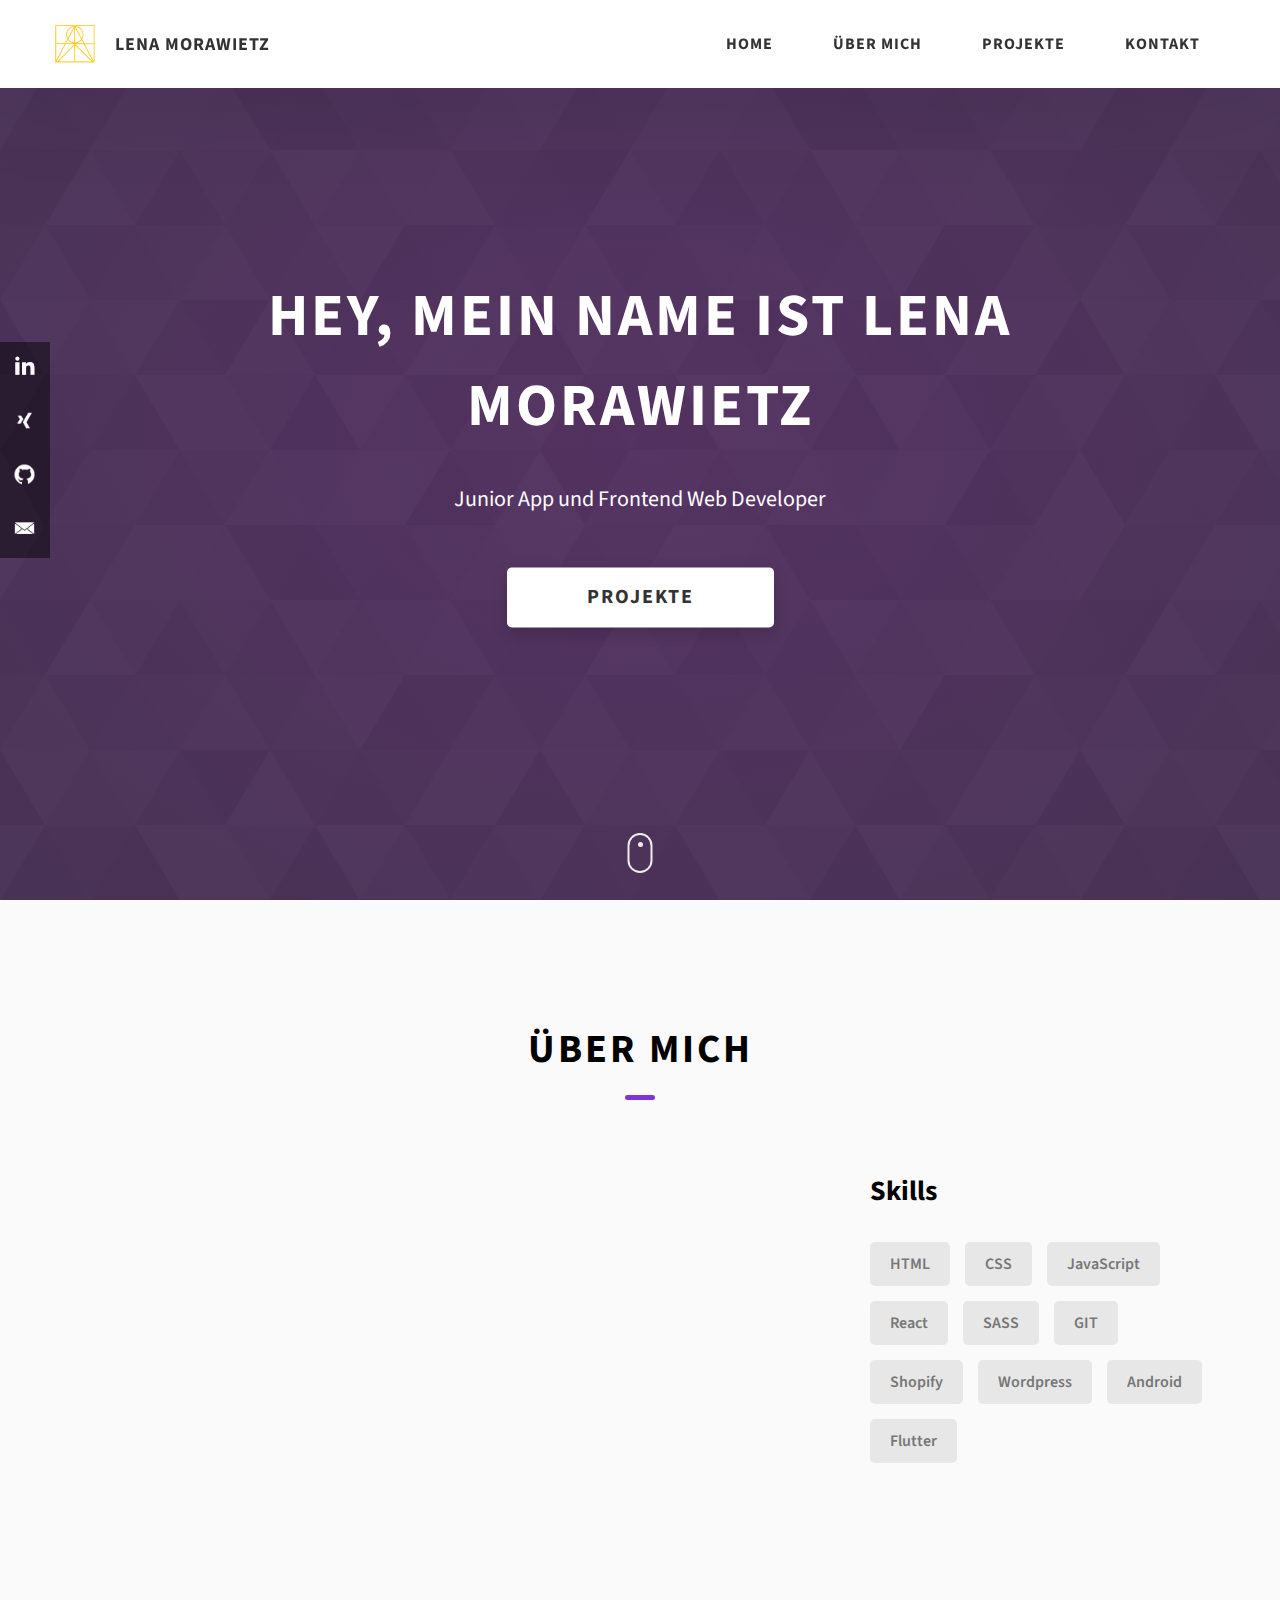
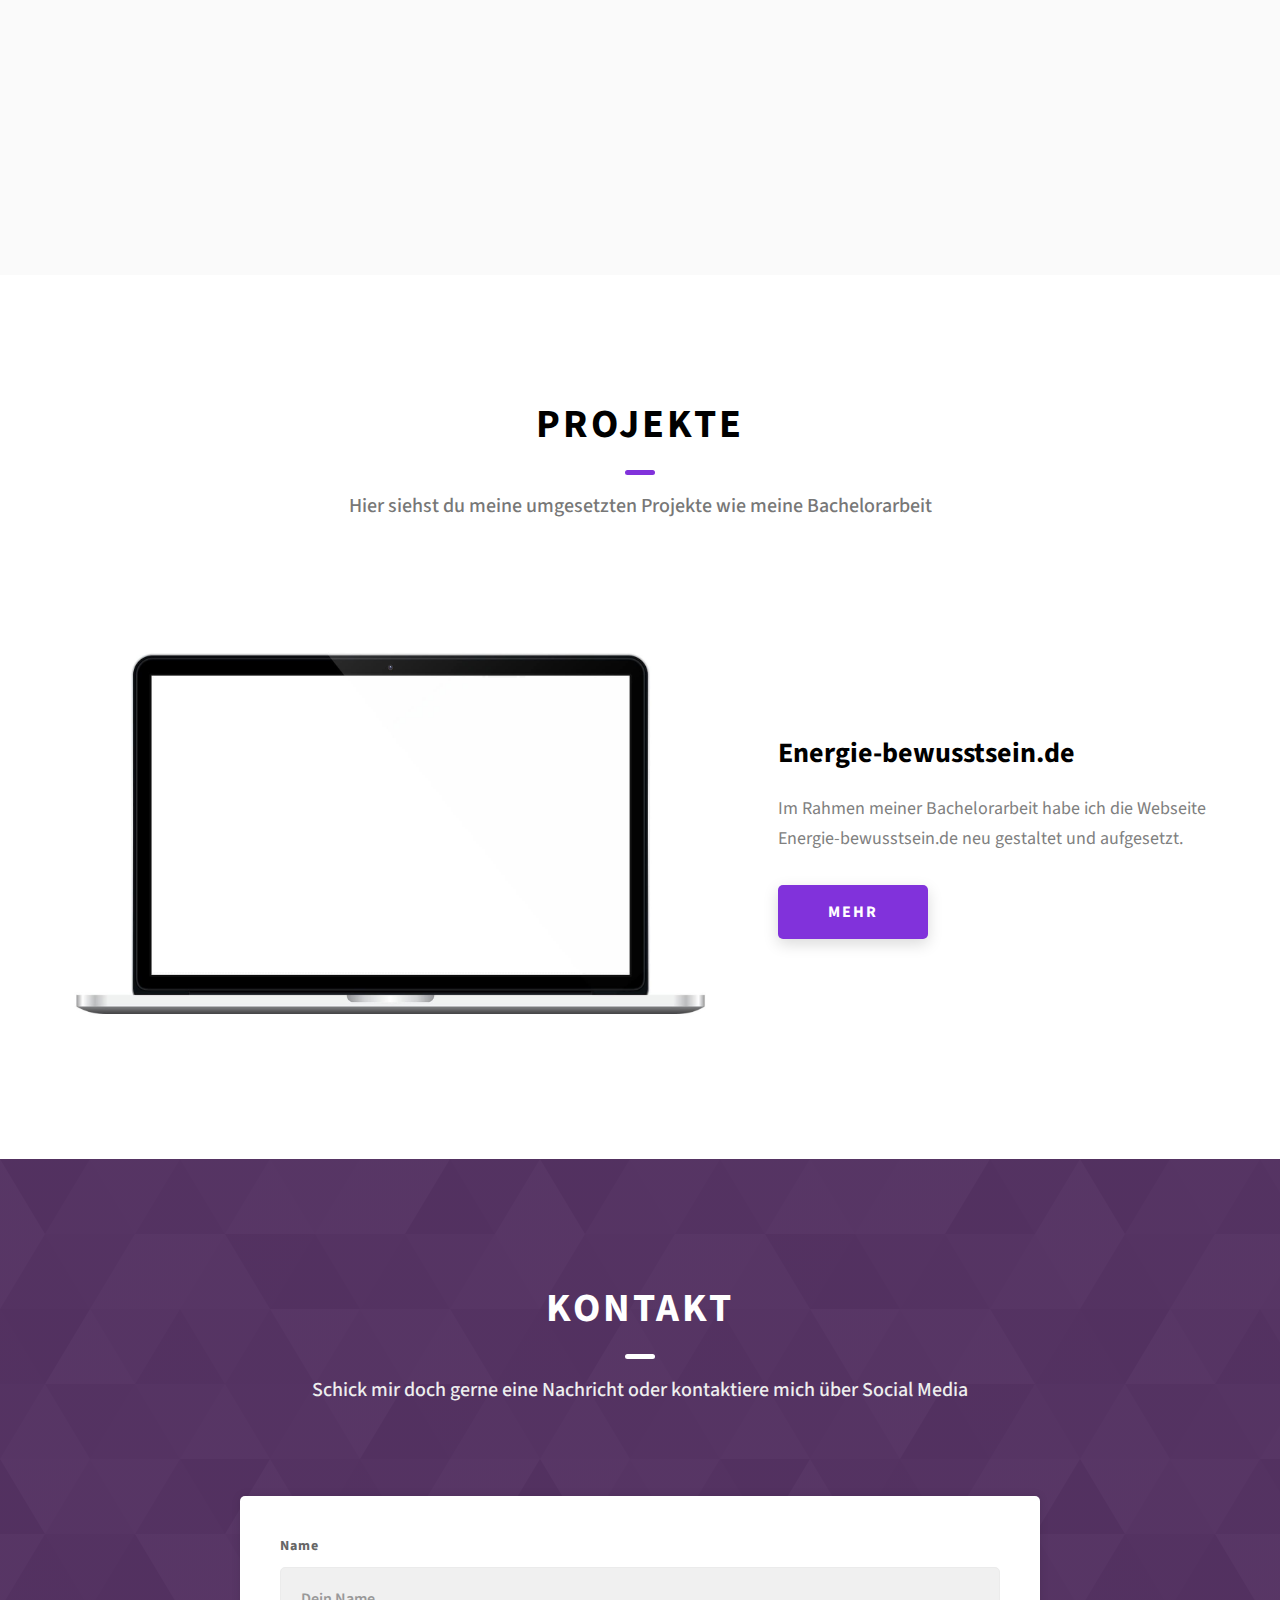
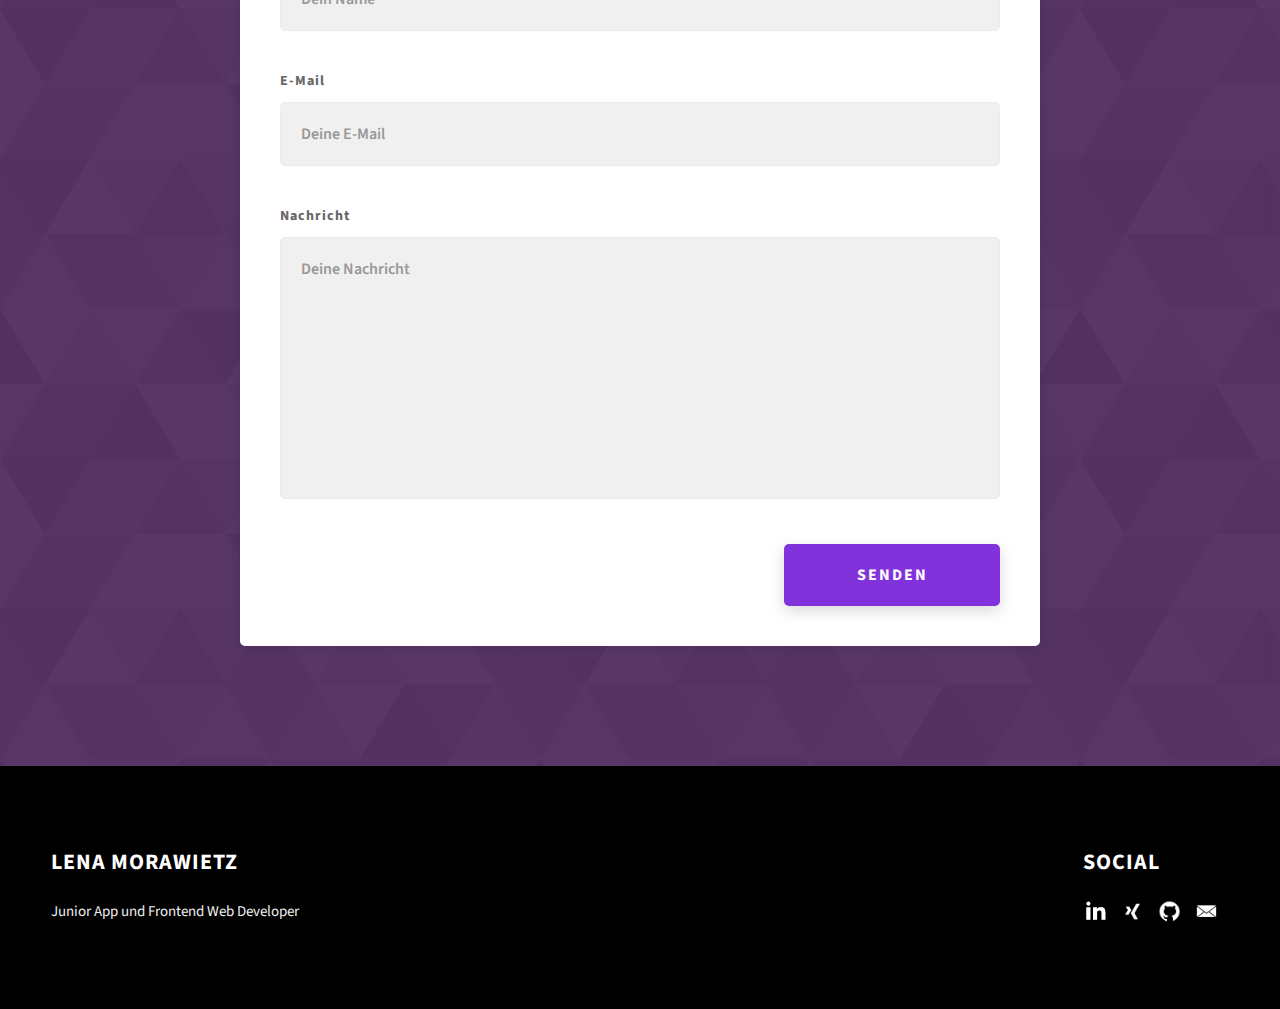
==== index.html @ 0937eb37 "Updated content" ====
<!DOCTYPE html>
<html lang="en">
  <head>
    <meta charset="UTF-8" />
    <meta name="viewport" content="width=device-width, initial-scale=1.0" />
    <meta http-equiv="X-UA-Compatible" content="ie=edge" />
    <title>Lena Morawietz</title>
    <meta name="description" content="Homepage und Portfolio von Lena Morawietz" />

    <link rel="stylesheet" href="css/style.css" />

    <link rel="preconnect" href="https://fonts.googleapis.com" />
    <link rel="preconnect" href="https://fonts.gstatic.com" crossorigin />
    <link
      href="https://fonts.googleapis.com/css2?family=Source+Sans+Pro:wght@400;600;700;900&display=swap"
      rel="stylesheet"
    />
  </head>
  <body>
    <header class="header">
      <div class="header__content">
        <div class="header__logo-container">
          <div class="header__logo-img-cont">
            <img
              src="./assets/png/Lena-Morawietz.png"
              alt="Logo Image"
              class="header__logo-img"
            />
          </div>
          <span class="header__logo-sub">Lena Morawietz</span>
        </div>
        <div class="header__main">
          <ul class="header__links">
            <li class="header__link-wrapper">
              <a href="./index.html" class="header__link"> Home </a>
            </li>
            <li class="header__link-wrapper">
              <a href="./index.html#about" class="header__link">Über mich</a>
            </li>
            <li class="header__link-wrapper">
              <a href="./index.html#projects" class="header__link">
                Projekte
              </a>
            </li>
            <li class="header__link-wrapper">
              <a href="./index.html#contact" class="header__link"> Kontakt </a>
            </li>
          </ul>
          <div class="header__main-ham-menu-cont">
            <img
              src="./assets/svg/ham-menu.svg"
              alt="hamburger menu"
              class="header__main-ham-menu"
            />
            <img
              src="./assets/svg/ham-menu-close.svg"
              alt="hamburger menu close"
              class="header__main-ham-menu-close d-none"
            />
          </div>
        </div>
      </div>
      <div class="header__sm-menu">
        <div class="header__sm-menu-content">
          <ul class="header__sm-menu-links">
            <li class="header__sm-menu-link">
              <a href="./index.html"> Home </a>
            </li>

            <li class="header__sm-menu-link">
              <a href="./index.html#about"> Über mich </a>
            </li>

            <li class="header__sm-menu-link">
              <a href="./index.html#projects"> Projekte </a>
            </li>

            <li class="header__sm-menu-link">
              <a href="./index.html#contact"> Kontakt </a>
            </li>
          </ul>
        </div>
      </div>
    </header>
    <section class="home-hero">
      <div class="home-hero__content">
        <h1 class="heading-primary">Hey, Mein Name ist Lena Morawietz</h1>
        <div class="home-hero__info">
          <p class="text-primary">
           Junior App und Frontend Web Developer
          </p>
        </div>
        <div class="home-hero__cta">
          <a href="./#projects" class="btn btn--bg">Projekte</a>
        </div>
      </div>
      <div class="home-hero__socials">
        <div class="home-hero__social">
          <a target="_blank" rel="noreferrer" class="home-hero__social-icon-link home-hero__social-icon-link--bd-none" href="https://www.linkedin.com/in/lena-morawietz-93a4a3165/">
            <img
              class="main-footer__icon"
              src="./assets/png/linkedin-ico.png"
              alt="icon"
            />
          </a>
        </div>
        <div class="home-hero__social">
          <a target="_blank" rel="noreferrer" class="home-hero__social-icon-link home-hero__social-icon-link--bd-none" href="https://www.xing.com/profile/Lena_Morawietz/cv">
            <img
              class="main-footer__icon"
              src="./assets/png/xing.png"
              alt="icon"
            />
          </a>
        </div>
        <div class="home-hero__social">
          <a target="_blank" rel="noreferrer" class="home-hero__social-icon-link home-hero__social-icon-link--bd-none" href="https://github.com/Lenamm12">
            <img
              class="main-footer__icon"
              src="./assets/png/github-ico.png"
              alt="icon"
            />
          </a>
        </div>
        <div class="home-hero__social">
          <a target="_blank" rel="noreferrer" class="home-hero__social-icon-link home-hero__social-icon-link--bd-none" href="mailto:lena@lenamorawietz.de">
            <img
              class="main-footer__icon"
              src="./assets/png/mail.png"
              alt="icon"
            />
          </a>
        </div>
      </div>
      <div class="home-hero__mouse-scroll-cont">
        <div class="mouse"></div>
      </div>
    </section>
    <section id="about" class="about sec-pad">
      <div class="main-container">
        <h2 class="heading heading-sec heading-sec__mb-med">
          <span class="heading-sec__main">Über mich</span>
          <span class="heading-sec__sub">
          </span>
        </h2>
        <div class="about__content">
          <div class="about__content-main">
            <h3 class="about__content-title"></h3>
            <div class="about__content-details">
              <p class="about__content-details-para">
               
              </p>
              <iframe src='https://cdn.knightlab.com/libs/timeline3/latest/embed/index.html?source=1t79XOqvItELQhJMXl1HShnpUofF86FeAeWNNea_VTVY&amp;font=Default&amp;lang=de&amp;initial_zoom=2&amp;start_at_slide=1&amp;height=550'
              width='100%' height='550' webkitallowfullscreen="" mozallowfullscreen="" allowfullscreen="" frameborder='0'></iframe>
            </div>
          
          </div>
          <div class="about__content-skills">
            <h3 class="about__content-title">Skills</h3>
            <div class="skills">
              <div class="skills__skill">HTML</div>
              <div class="skills__skill">CSS</div>
              <div class="skills__skill">JavaScript</div>
              <div class="skills__skill">React</div>
              <div class="skills__skill">SASS</div>
              <div class="skills__skill">GIT</div>
              <div class="skills__skill">Shopify</div>
              <div class="skills__skill">Wordpress</div>
              <div class="skills__skill">Android</div>
              <div class="skills__skill">Flutter</div>
            </div>
          </div>
        </div>
      </div>
    </section>
    <section id="projects" class="Projekte sec-pad">
      <div class="main-container">
        <h2 class="heading heading-sec heading-sec__mb-bg">
          <span class="heading-sec__main">Projekte</span>
          <span class="heading-sec__sub">
          Hier siehst du meine umgesetzten Projekte wie meine Bachelorarbeit
          </span>
        </h2>

        <div class="projects__content">
          <div class="projects__row">
            <div class="projects__row-img-cont">
              <img
                src="./assets/jpeg/project-mockup-example.jpeg"
                alt="Software Screenshot"
                class="projects__row-img"
                loading="lazy"
              />
            </div>
            <div class="projects__row-content">
              <h3 class="projects__row-content-title">Energie-bewusstsein.de</h3>
              <p class="projects__row-content-desc">
                Im Rahmen meiner Bachelorarbeit habe ich die Webseite Energie-bewusstsein.de neu gestaltet und aufgesetzt.
              </p>
              <a
                href="./project-1.html"
                class="btn btn--med btn--theme dynamicBgClr"
              
                >Mehr</a
              >
            </div>
          </div>
        <!--   <div class="projects__row">
            <div class="projects__row-img-cont">
              <img
                src="./assets/jpeg/project-mockup-example.jpeg"
                alt="Software Screenshot"
                class="projects__row-img"
                loading="lazy"
              />
            </div>
            <div class="projects__row-content">
              <h3 class="projects__row-content-title">Projekt 2</h3>
              <p class="projects__row-content-desc">
                Lorem ipsum dolor sit amet consectetur adipisicing elit. Hic
                facilis tempora, explicabo quae quod deserunt eius sapiente
                praesentium.
              </p>
              <a
                href="./project-2.html"
                class="btn btn--med btn--theme dynamicBgClr"
                >Mehr</a
              >
            </div>
          </div>
          <div class="projects__row">
            <div class="projects__row-img-cont">
              <img
                src="./assets/jpeg/project-mockup-example.jpeg"
                alt="Software Screenshot"
                class="projects__row-img"
                loading="lazy"
              />
            </div>
            <div class="projects__row-content">
              <h3 class="projects__row-content-title">Projekt 3</h3>
              <p class="projects__row-content-desc">
                Lorem ipsum dolor sit amet consectetur adipisicing elit. Hic
                facilis tempora, explicabo quae quod deserunt eius sapiente
                praesentium.
              </p>
              <a
                href="./project-3.html"
                class="btn btn--med btn--theme dynamicBgClr"
                >Mehr</a
              >
            </div>
          </div> -->
        </div>
      </div>
    </section>
    <section id="contact" class="contact sec-pad dynamicBg">
      <div class="main-container">
        <h2 class="heading heading-sec heading-sec__mb-med">
          <span class="heading-sec__main heading-sec__main--lt">Kontakt</span>
          <span class="heading-sec__sub heading-sec__sub--lt">
            Schick mir doch gerne eine Nachricht oder kontaktiere mich über Social Media
          </span>
        </h2>
        <div class="contact__form-container">
          <form action="#" class="contact__form">
            <div class="contact__form-field">
              <label class="contact__form-label" for="name">Name</label>
              <input
                required
                placeholder="Dein Name"
                type="text"
                class="contact__form-input"
                name="name"
                id="name"
              />
            </div>
            <div class="contact__form-field">
              <label class="contact__form-label" for="email">E-Mail</label>
              <input
                required
                placeholder="Deine E-Mail"
                type="text"
                class="contact__form-input"
                name="email"
                id="email"
              />
            </div>
            <div class="contact__form-field">
              <label class="contact__form-label" for="message">Nachricht</label>
              <textarea
                required
                cols="30"
                rows="10"
                class="contact__form-input"
                placeholder="Deine Nachricht"
                name="message"
                id="message"
              ></textarea>
            </div>
            <button type="submit" class="btn btn--theme contact__btn">
              Senden
            </button>
          </form>
        </div>
      </div>
    </section>
    <footer class="main-footer">
      <div class="main-container">
        <div class="main-footer__upper">
          <div class="main-footer__row main-footer__row-1">
            <h2 class="heading heading-sm main-footer__heading-sm">
              <span>Social</span>
            </h2>
            <div class="main-footer__social-cont">
              <a target="_blank" rel="noreferrer" href="https://www.linkedin.com/in/lena-morawietz-93a4a3165/">
                <img
                  class="main-footer__icon"
                  src="./assets/png/linkedin-ico.png"
                  alt="icon"
                />
              </a>
                <a target="_blank" rel="noreferrer" href="https://www.xing.com/profile/Lena_Morawietz/cv">
                <img
                  class="main-footer__icon"
                  src="./assets/png/xing.png"
                  alt="icon"
                />
              </a>
              <a target="_blank" rel="noreferrer" href="https://github.com/Lenamm12">
                <img
                  class="main-footer__icon"
                  src="./assets/png/github-ico.png"
                  alt="icon"
                />
              </a>
                <a target="_blank" rel="noreferrer" href="mailto:lena@lenamorawietz.de">
                <img
                  class="main-footer__icon"
                  src="./assets/png/mail.png"
                  alt="icon"
                />
              </a>
            </div>
          </div>
          <div class="main-footer__row main-footer__row-2">
            <h4 class="heading heading-sm text-lt">Lena Morawietz</h4>
            <p class="main-footer__short-desc">
              Junior App und Frontend Web Developer
            </p>
          </div>
        </div>

      </div>
    </footer>

    <script src="./index.js"></script>
  </body>
</html>
---- css/style.css ----
/*
0 - 600px:      Phone
600 - 900px:    Tablet portrait
900 - 1200px:   Tablet landscape
[1200 - 1800] is where our normal styles apply
1800px + :      Big desktop
$breakpoint arguement choices:
- phone
- tab-port
- tab-land
- big-desktop

Inside media queries 1em is always 16px i.e 1em = 16px at every screen size only inside media queries
*/
*,
*::after,
*::before {
  margin: 0;
  padding: 0;
  box-sizing: inherit;
  font-family: inherit; }

html {
  font-size: 62.5%;
  scroll-behavior: smooth; }
  @media only screen and (max-width: 75em) {
    html {
      font-size: 59%; } }
  @media only screen and (max-width: 56.25em) {
    html {
      font-size: 56%; } }
  @media only screen and (min-width: 112.5em) {
    html {
      font-size: 65%; } }

body {
  box-sizing: border-box;
  position: relative;
  line-height: 1.5;
  font-family: sans-serif;
  overflow-x: hidden;
  overflow-y: scroll;
  font-family: 'Source Sans Pro', sans-serif; }

a {
  text-decoration: none;
  color: inherit; }

li {
  list-style: none; }

input:focus,
button:focus,
a:focus,
textarea:focus {
  outline: none; }

button {
  border: none;
  cursor: pointer; }

textarea {
  resize: none; }

.heading-primary {
  font-size: 6rem;
  text-transform: uppercase;
  letter-spacing: 3px;
  text-align: center; }
  @media only screen and (max-width: 37.5em) {
    .heading-primary {
      font-size: 4.5rem; } }

.heading-sec__mb-bg {
  margin-bottom: 11rem; }
  @media only screen and (max-width: 56.25em) {
    .heading-sec__mb-bg {
      margin-bottom: 8rem; } }

.heading-sec__mb-med {
  margin-bottom: 9rem; }
  @media only screen and (max-width: 56.25em) {
    .heading-sec__mb-med {
      margin-bottom: 8rem; } }

.heading-sec__main {
  display: block;
  font-size: 4rem;
  text-transform: uppercase;
  letter-spacing: 1px;
  letter-spacing: 3px;
  text-align: center;
  margin-bottom: 3.5rem;
  position: relative; }
  .heading-sec__main--lt {
    color: #fff; }
    .heading-sec__main--lt::after {
      content: '';
      background: #fff !important; }
  .heading-sec__main::after {
    content: '';
    position: absolute;
    top: calc(100% + 1.5rem);
    height: 5px;
    width: 3rem;
    background: #8132db;
    left: 50%;
    transform: translateX(-50%);
    border-radius: 5px; }
    @media only screen and (max-width: 37.5em) {
      .heading-sec__main::after {
        top: calc(100% + 1.2rem); } }

.heading-sec__sub {
  display: block;
  text-align: center;
  color: #777;
  font-size: 2rem;
  font-weight: 500;
  max-width: 80rem;
  margin: auto;
  line-height: 1.6; }
  @media only screen and (max-width: 37.5em) {
    .heading-sec__sub {
      font-size: 1.8rem; } }
  .heading-sec__sub--lt {
    color: #eee; }

.heading-sm {
  font-size: 2.2rem;
  text-transform: uppercase;
  letter-spacing: 1px; }

.main-container {
  max-width: 120rem;
  margin: auto;
  width: 92%; }

.btn {
  background: #fff;
  color: #333;
  text-transform: uppercase;
  letter-spacing: 2px;
  display: inline-block;
  font-weight: 700;
  border-radius: 5px;
  box-shadow: 0 5px 15px 0 rgba(0, 0, 0, 0.15);
  transition: transform .3s; }
  .btn:hover {
    transform: translateY(-3px); }
  .btn--bg {
    padding: 1.5rem 8rem;
    font-size: 2rem; }
  .btn--med {
    padding: 1.5rem 5rem;
    font-size: 1.6rem; }
  .btn--theme {
    background: #8132db;
    color: #fff; }
  .btn--theme-inv {
    color: #8132db;
    background: #fff;
    border: 2px solid #8132db;
    box-shadow: none;
    padding: calc(1.5rem - 2px) calc(5rem - 2px); }

.sec-pad {
  padding: 12rem 0; }
  @media only screen and (max-width: 56.25em) {
    .sec-pad {
      padding: 8rem 0; } }

.text-primary {
  color: #fff;
  font-size: 2.2rem;
  text-align: center;
  width: 100%;
  line-height: 1.6; }
  @media only screen and (max-width: 37.5em) {
    .text-primary {
      font-size: 2rem; } }

.d-none {
  display: none; }
  
.home-hero {
  color: #fff;
  background: radial-gradient( rgba(46, 4, 63, 0.8),rgba(32, 5, 48, 0.8)), url(../../assets/svg/common-bg.svg);
  background-position: center;
  height: 100vh;
  min-height: 80rem;
  max-height: 120rem;
  position: relative; }
  @media only screen and (max-width: 37.5em) {
    .home-hero {
      height: unset;
      min-height: unset; } }
  .home-hero__socials {
    position: fixed;
    top: 50%;
    /* border: 2px solid #eee; */
    transform: translateY(-50%);
  background-color: rgba(0, 0, 0, 0.473); }
    @media only screen and (max-width: 56.25em) {
      .home-hero__socials {
        display: none; } }
  .home-hero__mouse-scroll-cont {
    position: absolute;
    bottom: 3%;
    left: 50%;
    transform: translateX(-50%); }
    @media only screen and (max-width: 37.5em) {
      .home-hero__mouse-scroll-cont {
        display: none; } }
  .home-hero__social {
    width: 5rem; }
  .home-hero__social-icon-link {
    width: 100%;
    display: block;
    padding: 1.2rem;
    border-bottom: 2px solid #eee;
    transition: background .3s; }
    .home-hero__social-icon-link:hover {
      background: rgba(255, 255, 255, 0.1); }
    .home-hero__social-icon-link--bd-none {
      border-bottom: 0; }
  .home-hero__social-icon {
    width: 100%; }
  .home-hero__content {
    position: absolute;
    top: 50%;
    left: 50%;
    transform: translate(-50%, -50%);
    max-width: 90rem;
    width: 92%; }
    @media only screen and (max-width: 37.5em) {
      .home-hero__content {
        padding: 19rem 0 13rem 0;
        margin: auto;
        position: static;
        transform: translate(0, 0); } }
  .home-hero__info {
    margin: 3rem auto 0 auto;
    max-width: 80rem; }
  .home-hero__cta {
    margin-top: 5rem;
    text-align: center; }

.about {
  background: #fafafa; }
  .about__content {
    display: grid;
    grid-template-columns: 2fr 1fr;
    grid-gap: 10rem; }
    @media only screen and (max-width: 56.25em) {
      .about__content {
        grid-template-columns: 2fr;
        grid-gap: 8rem; } }
    .about__content-title {
      font-weight: 700;
      font-size: 2.8rem;
      margin-bottom: 3rem; }
      @media only screen and (max-width: 37.5em) {
        .about__content-title {
          font-size: 2.4rem; } }
    .about__content-details-para {
      font-size: 1.8rem;
      color: grey;
      max-width: 60rem;
      line-height: 1.7;
      margin-bottom: 1rem; }
      .about__content-details-para--hl {
        font-weight: 700;
        margin: 0 3px; }
      .about__content-details-para:last-child {
        margin-bottom: 4rem; }

.projects__row {
  display: grid;
  grid-template-columns: 1.5fr 1fr;
  grid-gap: 5rem;
  margin-bottom: 11rem; }
  @media only screen and (max-width: 56.25em) {
    .projects__row {
      grid-template-columns: 1fr;
      grid-gap: 2rem;
      margin-bottom: 8rem; } }
  @media only screen and (max-width: 56.25em) {
    .projects__row {
      text-align: center; } }
  .projects__row:last-child {
    margin-bottom: 0; }
  .projects__row-img-cont {
    overflow: hidden; }
  .projects__row-img {
    width: 100%;
    display: block;
    object-fit: cover; }
  .projects__row-content {
    padding: 2rem 0;
    display: flex;
    justify-content: center;
    flex-direction: column;
    align-items: flex-start; }
    @media only screen and (max-width: 56.25em) {
      .projects__row-content {
        align-items: center; } }
    .projects__row-content-title {
      font-weight: 700;
      font-size: 2.8rem;
      margin-bottom: 2rem; }
      @media only screen and (max-width: 37.5em) {
        .projects__row-content-title {
          font-size: 2.4rem; } }
    .projects__row-content-desc {
      font-size: 1.8rem;
      color: grey;
      max-width: 60rem;
      line-height: 1.7;
      margin-bottom: 3rem; }
      @media only screen and (max-width: 37.5em) {
        .projects__row-content-desc {
          font-size: 1.7rem; } }

.contact {
  background: linear-gradient(to right, rgba(46, 4, 63, 0.8), rgba(46, 4, 63, 0.8)), url(../../assets/svg/common-bg.svg);
  background-size: cover;
  background-position: center; }
  .contact__form-container {
    box-shadow: 0 0 10px rgba(0, 0, 0, 0.1);
    background: white;
    padding: 4rem;
    margin-top: 6rem;
    max-width: 80rem;
    text-align: right;
    width: 95%;
    border-radius: 5px;
    margin: 5rem auto 0 auto; }
    @media only screen and (max-width: 37.5em) {
      .contact__form-container {
        padding: 3rem; } }
  .contact__form-field {
    margin-bottom: 4rem; }
    @media only screen and (max-width: 37.5em) {
      .contact__form-field {
        margin-bottom: 3rem; } }
  .contact__form-label {
    color: #666;
    font-size: 1.4rem;
    letter-spacing: 1px;
    font-weight: 700;
    margin-bottom: 1rem;
    display: block;
    text-align: left; }
  .contact__form-input {
    color: #333;
    padding: 2rem;
    width: 100%;
    border: 1px solid #ebebeb;
    font-size: 1.6rem;
    letter-spacing: 0px;
    background: #f0f0f0;
    border-radius: 5px;
    font-weight: 600;
    /* Code for Modern Browsers */
    /* Code for WebKit, Blink, Edge */
    /* Code for Internet Explorer 10-11 */
    /* Code for Microsoft Edge */
    /* Code for Mozilla Firefox 4 to 18 */
    /* Code for Mozilla Firefox 19+ */ }
    .contact__form-input::placeholder {
      color: #999;
      font-weight: 600;
      font-size: 1.6rem; }
    .contact__form-input::-webkit-input-placeholder {
      color: #999;
      font-weight: 600;
      font-size: 1.6rem; }
    .contact__form-input:-ms-input-placeholder {
      color: #999;
      font-weight: 600;
      font-size: 1.6rem; }
    .contact__form-input::-ms-input-placeholder {
      color: #999;
      font-weight: 600;
      font-size: 1.6rem; }
    .contact__form-input:-moz-placeholder {
      opacity: 1;
      color: #999;
      font-weight: 600;
      font-size: 1.6rem; }
    .contact__form-input::-moz-placeholder {
      opacity: 1;
      color: #999;
      font-weight: 600;
      font-size: 1.6rem; }
  .contact__btn {
    width: 30%;
    padding: 2rem 4rem;
    font-size: 1.6rem; }
    @media only screen and (max-width: 37.5em) {
      .contact__btn {
        width: 100%; } }

.project-cs-hero {
  color: #fff;
  background: linear-gradient(to right, rgba(46, 4, 63, 0.8), rgba(46, 4, 63, 0.8)), url(../../assets/svg/common-bg.svg);
  background-size: cover;
  background-position: center;
  position: relative; }
  @media only screen and (max-width: 37.5em) {
    .project-cs-hero {
      height: unset;
      min-height: unset; } }
  .project-cs-hero__content {
    padding: 25rem 0 17rem 0;
    max-width: 90rem;
    width: 92%;
    margin: auto; }
    @media only screen and (max-width: 37.5em) {
      .project-cs-hero__content {
        padding: 19rem 0 13rem 0;
        margin: auto;
        position: static;
        transform: translate(0, 0); } }
  .project-cs-hero__info {
    margin: 3rem auto 0 auto;
    max-width: 80rem; }
  .project-cs-hero__cta {
    margin-top: 5rem;
    text-align: center; }

.project-details__content {
  padding: 8rem 0;
  max-width: 90rem;
  margin: auto; }
  .project-details__content-title {
    font-weight: 700;
    font-size: 2.8rem;
    margin-bottom: 3rem; }
    @media only screen and (max-width: 37.5em) {
      .project-details__content-title {
        font-size: 2.4rem; } }

.project-details__showcase-img-cont {
  width: 100%;
  margin-bottom: 6rem; }

.project-details__showcase-img {
  width: 100%; }

.project-details__content-main {
  width: 100%;
  max-width: 70rem;
  margin: auto; }

.project-details__desc {
  margin: 0 0 7rem 0; }
  .project-details__desc-para {
    font-size: 1.8rem;
    line-height: 1.7;
    color: grey;
    margin-bottom: 2rem; }

.project-details__tools-used {
  margin: 0 0 7rem 0; }
  .project-details__tools-used-list {
    display: flex;
    flex-wrap: wrap; }
  .project-details__tools-used-item {
    padding: 1rem 2rem;
    margin-bottom: 1.5rem;
    margin-right: 1.5rem;
    font-size: 1.6rem;
    background: rgba(153, 153, 153, 0.2);
    border-radius: 5px;
    font-weight: 600;
    color: #777; }

.project-details__links {
  margin: 0 0; }
  .project-details__links-btn {
    margin-right: 2rem; }
    @media only screen and (max-width: 37.5em) {
      .project-details__links-btn {
        margin-right: 0;
        width: 70%;
        margin-bottom: 2rem;
        text-align: center; } }
    .project-details__links-btn:last-child {
      margin: 0; }
      @media only screen and (max-width: 37.5em) {
        .project-details__links-btn:last-child {
          margin: 0; } }

.header {
  position: fixed;
  width: 100%;
  z-index: 1000;
  background: #000;
  background: #fff;
  box-shadow: 0 10px 100px rgba(0, 0, 0, 0.1); }
  .header__content {
    display: flex;
    align-items: center;
    justify-content: space-between;
    padding: 1rem 5rem; }
    @media only screen and (max-width: 56.25em) {
      .header__content {
        padding: 0 2rem; } }
  .header__logo-container {
    display: flex;
    align-items: center;
    cursor: pointer;
    color: #333;
    transition: color .3s; }
    .header__logo-container:hover {
      color: #8132db; }
  .header__logo-img-cont {
    width: 5rem;
    height: 5rem;
    border-radius: 0px;
    overflow: hidden;
    margin-right: 1.5rem;
    /* background: #8132db; } */
  }
    @media only screen and (max-width: 56.25em) {
      .header__logo-img-cont {
        width: 4.5rem;
        height: 4.5rem;
        margin-right: 1.2rem; } }
  .header__logo-img {
    width: 100%;
    height: 100%;
    object-fit: cover;
    object-position: center;
    display: block; }
  .header__logo-sub {
    font-size: 1.8rem;
    text-transform: uppercase;
    font-weight: 700;
    letter-spacing: 1px; }
  .header__links {
    display: flex; }
    @media only screen and (max-width: 37.5em) {
      .header__links {
        display: none; } }
  .header__link {
    padding: 2.2rem 3rem;
    display: inline-block;
    font-size: 1.6rem;
    color: #333;
    text-transform: uppercase;
    letter-spacing: 1px;
    font-weight: 700;
    transition: color .3s; }
    .header__link:hover {
      color: #8132db; }
    @media only screen and (max-width: 56.25em) {
      .header__link {
        padding: 3rem 1.8rem;
        font-size: 1.5rem; } }
  .header__main-ham-menu-cont {
    display: none;
    width: 3rem;
    padding: 2.2rem 0; }
    @media only screen and (max-width: 37.5em) {
      .header__main-ham-menu-cont {
        display: block; } }
  .header__main-ham-menu {
    width: 100%; }
  .header__main-ham-menu-close {
    width: 100%; }
  .header__sm-menu {
    background: #fff;
    position: absolute;
    width: 100%;
    top: 100%;
    visibility: hidden;
    opacity: 0;
    transition: all .3s;
    box-shadow: 0px 5px 5px 0px rgba(0, 0, 0, 0.1);
    -webkit-box-shadow: 0px 5px 5px 0px rgba(0, 0, 0, 0.1);
    -moz-box-shadow: 0px 5px 5px 0px rgba(0, 0, 0, 0.1); }
    .header__sm-menu--active {
      visibility: hidden;
      opacity: 0; }
      @media only screen and (max-width: 37.5em) {
        .header__sm-menu--active {
          visibility: visible;
          opacity: 1; } }
  .header__sm-menu-link a {
    display: block;
    text-decoration: none;
    padding: 2.5rem 3rem;
    font-size: 1.6rem;
    color: #333;
    text-align: right;
    border-bottom: 1px solid #eee;
    font-weight: 700;
    text-transform: uppercase;
    letter-spacing: 2px;
    transition: color .3s; }
    .header__sm-menu-link a:hover {
      color: #8132db; }
  .header__sm-menu-link:first-child a {
    border-top: 1px solid #eee; }
  .header__sm-menu-link-last {
    border-bottom: 0; }

.main-footer {
  background: #000;
  color: #fff; }
  .main-footer__upper {
    display: flex;
    justify-content: space-between;
    padding: 8rem 0; }
    @media only screen and (max-width: 56.25em) {
      .main-footer__upper {
        padding: 6rem 0; } }
    @media only screen and (max-width: 37.5em) {
      .main-footer__upper {
        display: block; } }
  .main-footer__row-1 {
    order: 2; }
    @media only screen and (max-width: 56.25em) {
      .main-footer__row-1 {
        margin-bottom: 5rem; } }
  .main-footer__row-2 {
    width: 40%;
    order: 1;
    max-width: 50rem; }
    @media only screen and (max-width: 56.25em) {
      .main-footer__row-2 {
        width: 100%; } }
  .main-footer__short-desc {
    margin-top: 2rem;
    color: #eee;
    font-size: 1.5rem;
    line-height: 1.7; }
  .main-footer__social-cont {
    margin-top: 2rem; }
  .main-footer__icon {
    margin-right: 1rem;
    width: 2.5rem; }
    .main-footer__icon--mr-none {
      margin-right: 0; }
  .main-footer__lower {
    padding: 4rem 0;
    border-top: 1px solid #444;
    color: #eee;
    font-size: 1.2rem;
    text-align: left;
    text-align: center; }
    .main-footer__lower a {
      text-decoration: underline;
      font-weight: bold;
      margin-left: 2px; }
    @media only screen and (max-width: 56.25em) {
      .main-footer__lower {
        padding: 3.5rem 0; } }

.skills {
  display: flex;
  flex-wrap: wrap; }
  .skills__skill {
    padding: 1rem 2rem;
    margin-bottom: 1.5rem;
    margin-right: 1.5rem;
    font-size: 1.6rem;
    background: rgba(153, 153, 153, 0.2);
    border-radius: 5px;
    font-weight: 600;
    color: #777; }

.mouse {
  width: 25px;
  height: 40px;
  border: 2px solid #eee;
  border-radius: 60px;
  position: relative;
  overflow: hidden; }
  .mouse::before {
    content: '';
    width: 5px;
    height: 5px;
    position: absolute;
    top: 7px;
    left: 50%;
    transform: translateX(-50%);
    background-color: #eee;
    border-radius: 50%;
    opacity: 1;
    animation: wheel 1.3s infinite;
    -webkit-animation: wheel 1.3s infinite; }

@keyframes wheel {
  to {
    opacity: 0;
    top: 27px; } }

@-webkit-keyframes wheel {
  to {
    opacity: 0;
    top: 27px; } }
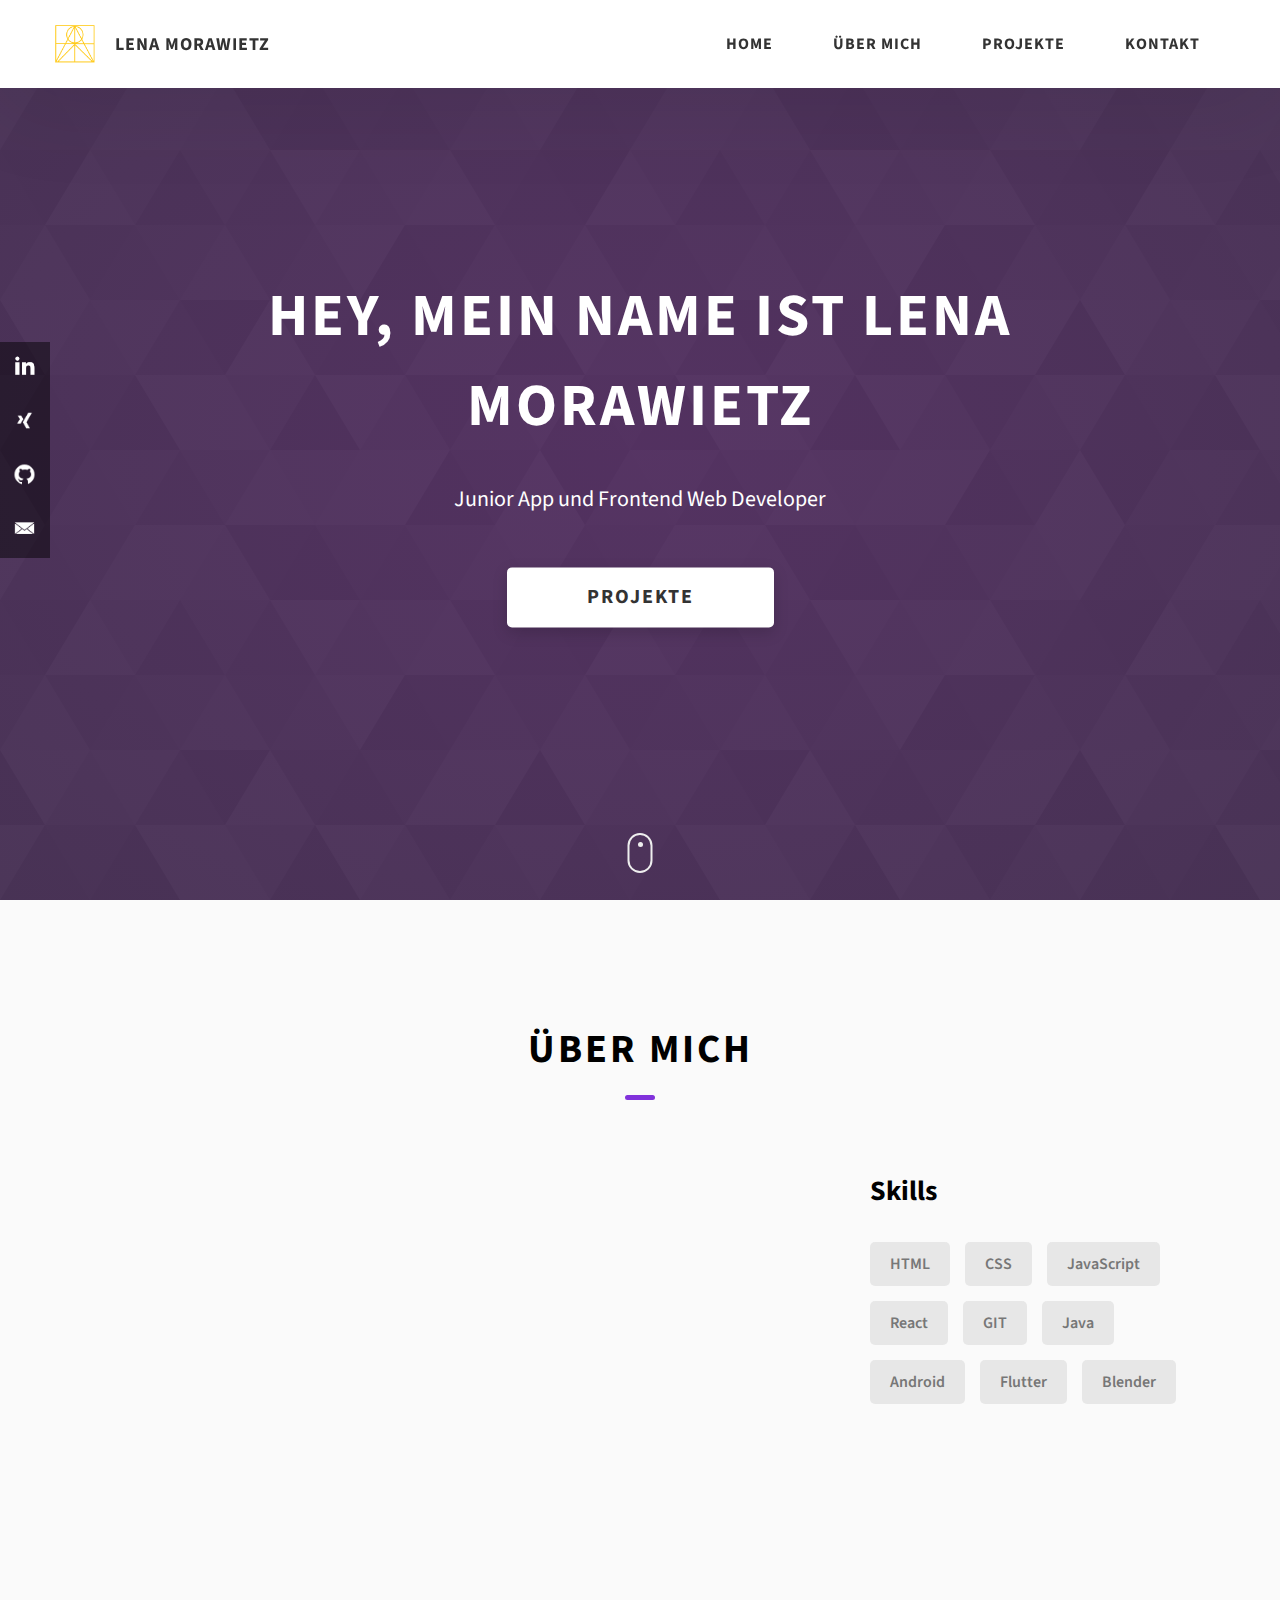
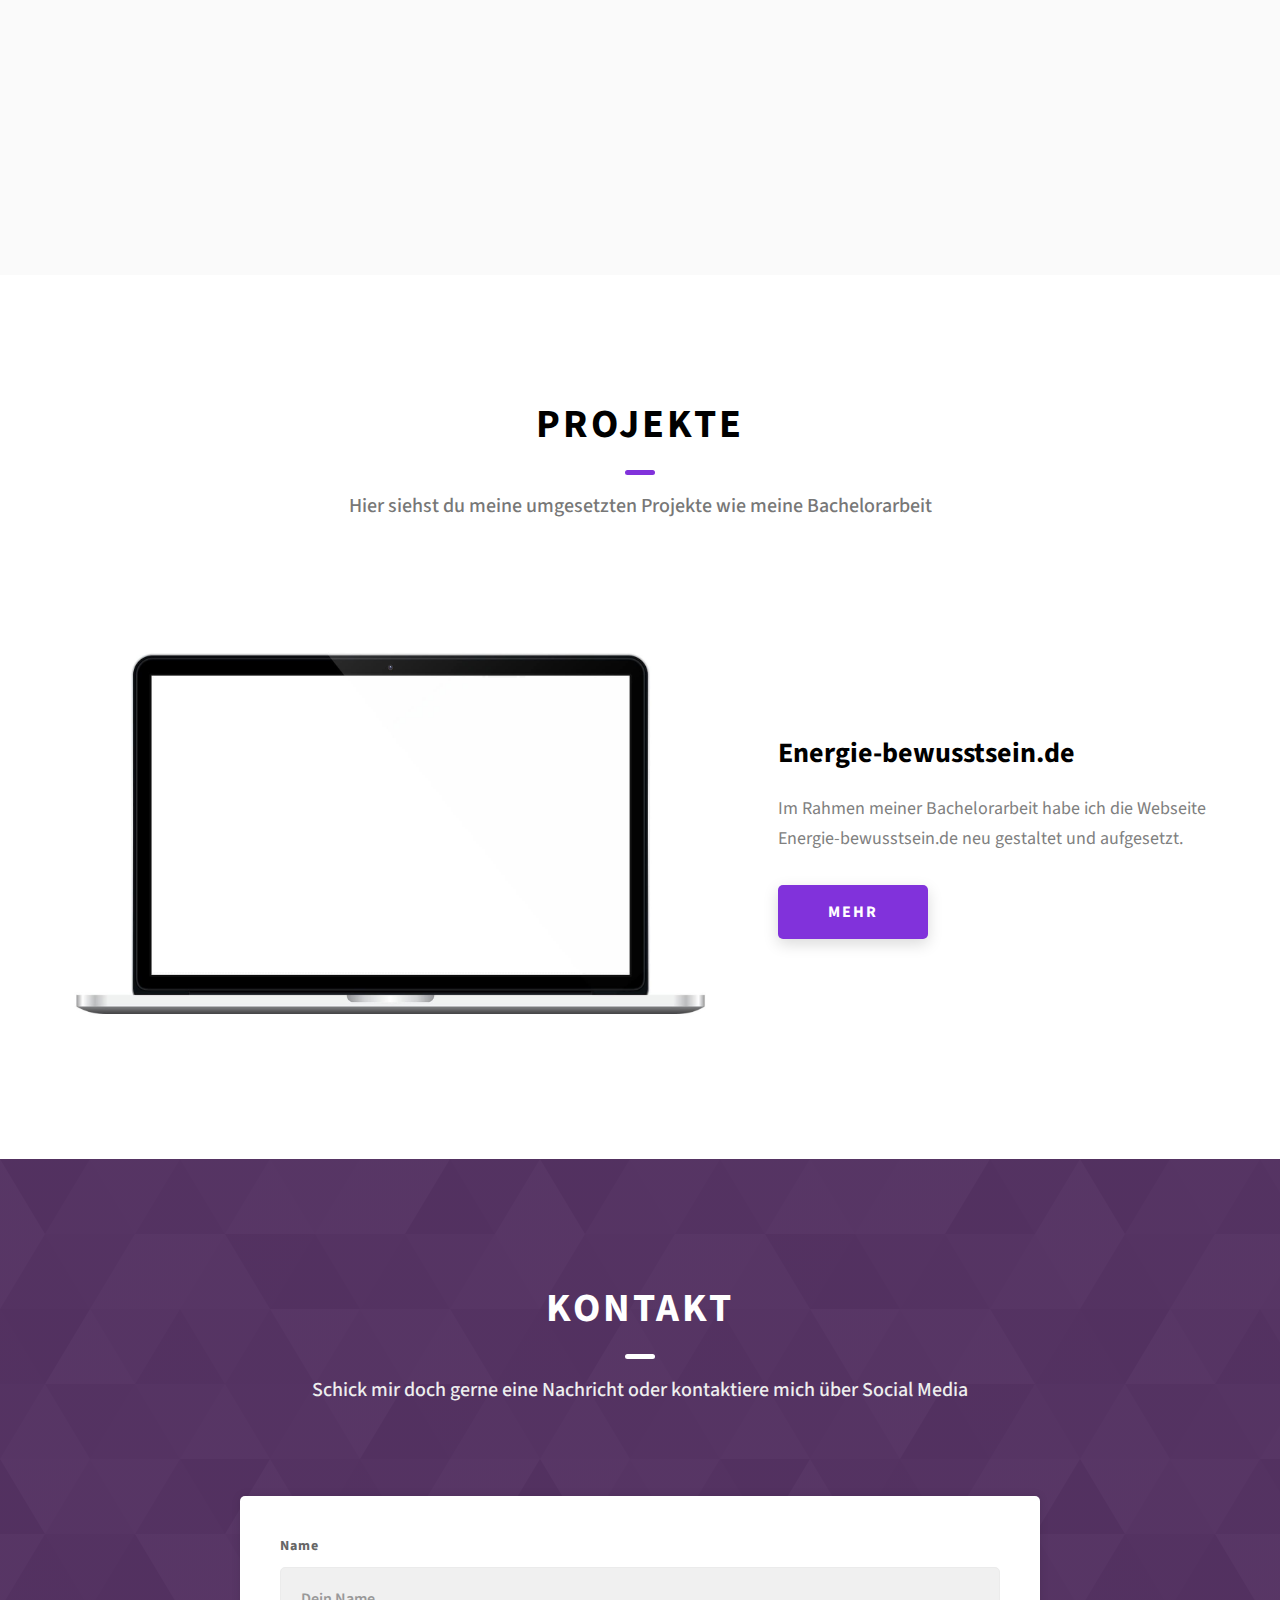
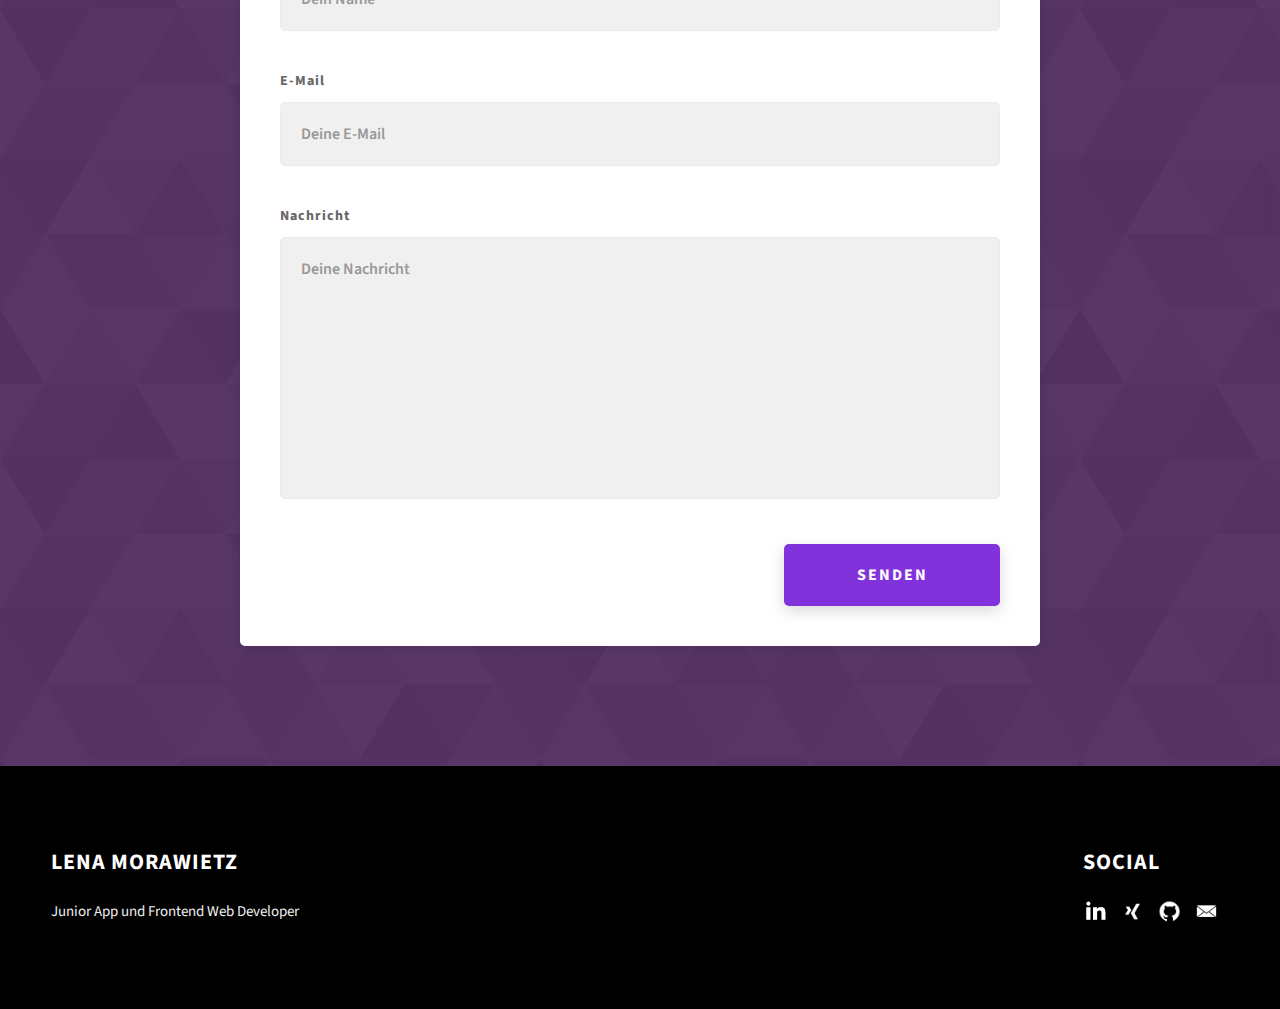
==== commit 886e0da1: "Added Figma and more text to Project 1" ====
--- a/index.html
+++ b/index.html
@@ -162,12 +162,11 @@
               <div class="skills__skill">CSS</div>
               <div class="skills__skill">JavaScript</div>
               <div class="skills__skill">React</div>
-              <div class="skills__skill">SASS</div>
               <div class="skills__skill">GIT</div>
-              <div class="skills__skill">Shopify</div>
-              <div class="skills__skill">Wordpress</div>
+              <div class="skills__skill">Java</div>
               <div class="skills__skill">Android</div>
               <div class="skills__skill">Flutter</div>
+              <div class="skills__skill">Blender</div>
             </div>
           </div>
         </div>
@@ -198,7 +197,7 @@
                 Im Rahmen meiner Bachelorarbeit habe ich die Webseite Energie-bewusstsein.de neu gestaltet und aufgesetzt.
               </p>
               <a
-                href="./project-1.html"
+                href=" ./projects/project-1.html"
                 class="btn btn--med btn--theme dynamicBgClr"
               
                 >Mehr</a
@@ -222,7 +221,7 @@
                 praesentium.
               </p>
               <a
-                href="./project-2.html"
+                href="./projects/project-2.html"
                 class="btn btn--med btn--theme dynamicBgClr"
                 >Mehr</a
               >
@@ -245,7 +244,7 @@
                 praesentium.
               </p>
               <a
-                href="./project-3.html"
+                href="./projects/project-3.html"
                 class="btn btn--med btn--theme dynamicBgClr"
                 >Mehr</a
               >
